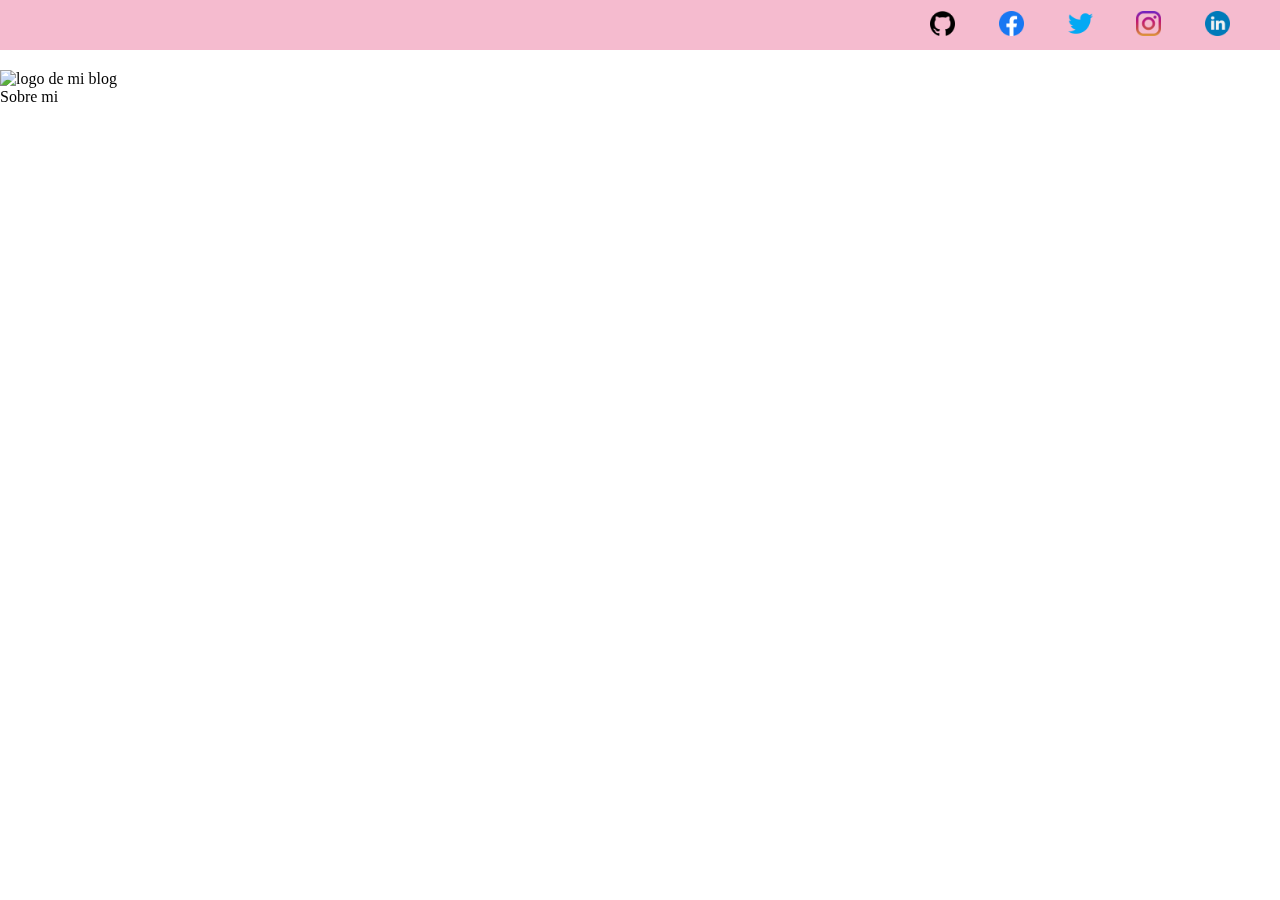
==== index.html @ 9e2b3be6 "inicio de blog, comienzo con nav" ====
<!DOCTYPE html>
<html lang="en">
<head>
    <meta charset="UTF-8">
    <meta http-equiv="X-UA-Compatible" content="IE=edge">
    <meta name="viewport" content="width=, initial-scale=1.0">
    <title>meliBis blog</title>
    <link rel="stylesheet" href="css/main.css">
</head>
<body>
   <header>
    <section class="header-icons-container">
        <div class="icons">
            <a href=""><img src="./assets/rederSociales/github.png" alt=""></a>
            <a href=""><img src="./assets/rederSociales/facebook.png" alt=""></a>
            <a href=""><img src="./assets/rederSociales/gorjeo.png" alt=""></a>
            <a href=""><img src="./assets/rederSociales/instagram.png" alt=""></a>
            <a href=""><img src="./assets/rederSociales/linkedin.png" alt=""></a>
        </div>
    </section>
    <nav>
        <section class="nav-logo-container">
            <a href="#"><img src="/" alt="logo de mi blog"></a>
        </section>
        <section class="profile-link">
            <a href="perfil.html">Sobre mi</a>
        </section>
    </nav>
   </header>
    



</body>
</html>
---- css/main.css ----
:root {
	--secondary:  #da7294;
	--main: #f5bbcf;
}


body { 
    margin: 0;
    padding: 0;
    position: fixed; /* estilos para no hacer scroll */
    top: 0;
    bottom: 0;
    left: 0;
    right: 0;
}
a {
    text-decoration: none;
    display: inline; /* para que se coloque de forma horizontal */
    color: black;
}

header { /* etiqueta contenedor */
    width: 100%;
    height: 140px;
    display: grid;
    grid-template-rows: 1fr 1fr;
}
header .header-icons-container {
    width: 100%;  /* para que sea igual de ancho que su padre */
    height: 50px;  /* dividir 140px en dos contenedores */
    display: grid; 
    background-color: var(--main);
}
header .header-icons-container .icons {
    width: 300px;  
    height: auto;
    display: flex;
    justify-items: flex-end; /* elementos del lado derecgi */
    align-items: center;
    justify-content: space-between;
    justify-self: end; 
    margin-right: 50px;
}
header .icons img {
    width: 25px;
    height: 25px;
}
.nav-logo-container{

}
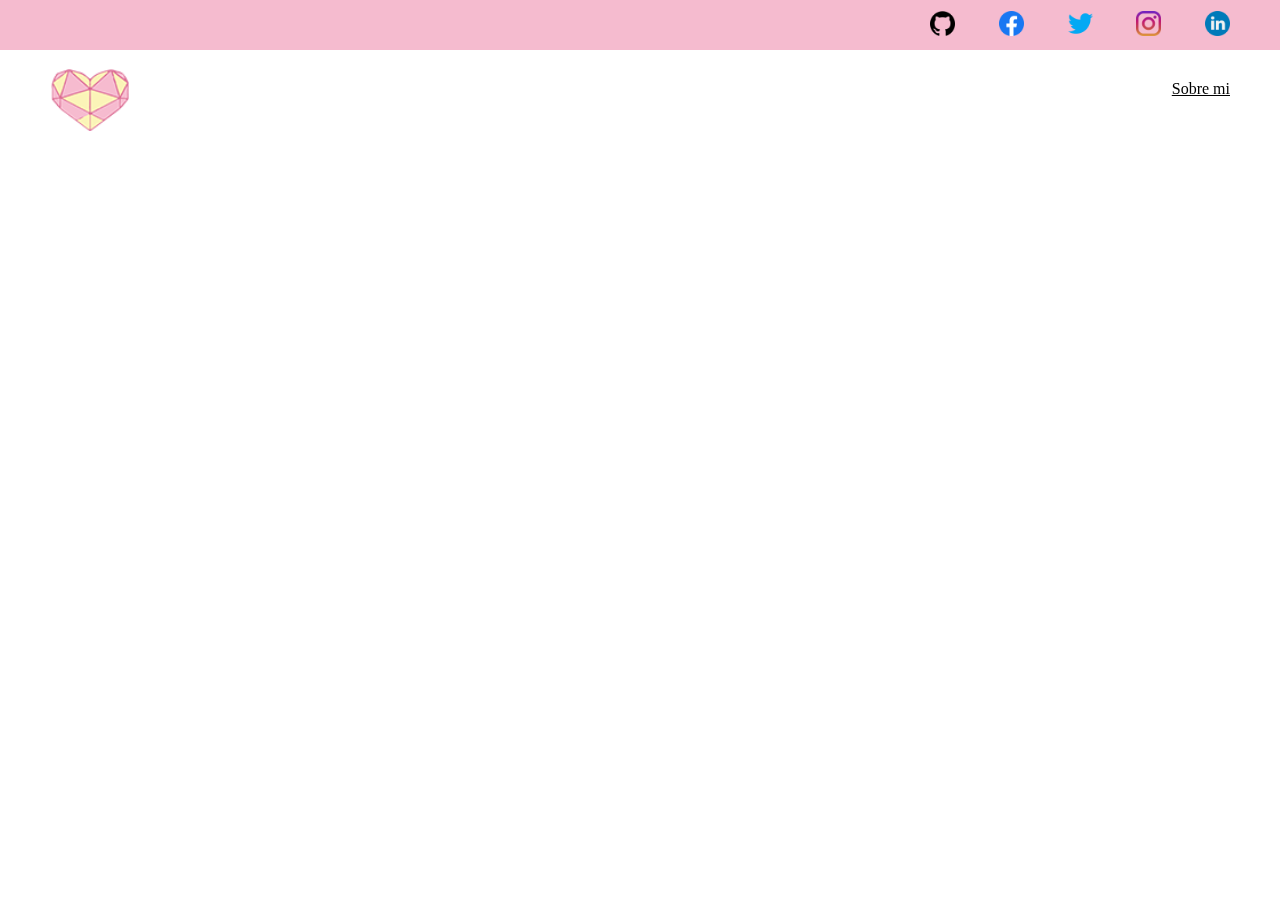
==== commit 48c1f7df: "se termina header" ====
--- a/index.html
+++ b/index.html
@@ -20,7 +20,7 @@
     </section>
     <nav>
         <section class="nav-logo-container">
-            <a href="#"><img src="/" alt="logo de mi blog"></a>
+            <a href="#"><img src="./assets/img/isotipo-nav.png" alt="logo de mi blog"></a>
         </section>
         <section class="profile-link">
             <a href="perfil.html">Sobre mi</a>
--- a/css/main.css
+++ b/css/main.css
@@ -45,6 +45,26 @@
     width: 25px;
     height: 25px;
 }
-.nav-logo-container{
+nav{
+    display: grid;
+    grid-template-columns: 1fr 1fr;
+    height: 90px;
+}
 
-}+nav .nav-logo-container{
+    margin-left: 50px;
+}
+nav .nav-logo-container img{
+    width:80px;
+    margin-top: 10px;
+}
+nav .profile-link{
+    display: flex;/* alinear elementos al centro */
+    justify-content: flex-end;
+    margin-top: 30px;
+    margin-right: 50px;
+}
+nav .profile-link a{
+    color: #000;
+    text-decoration: underline;
+}
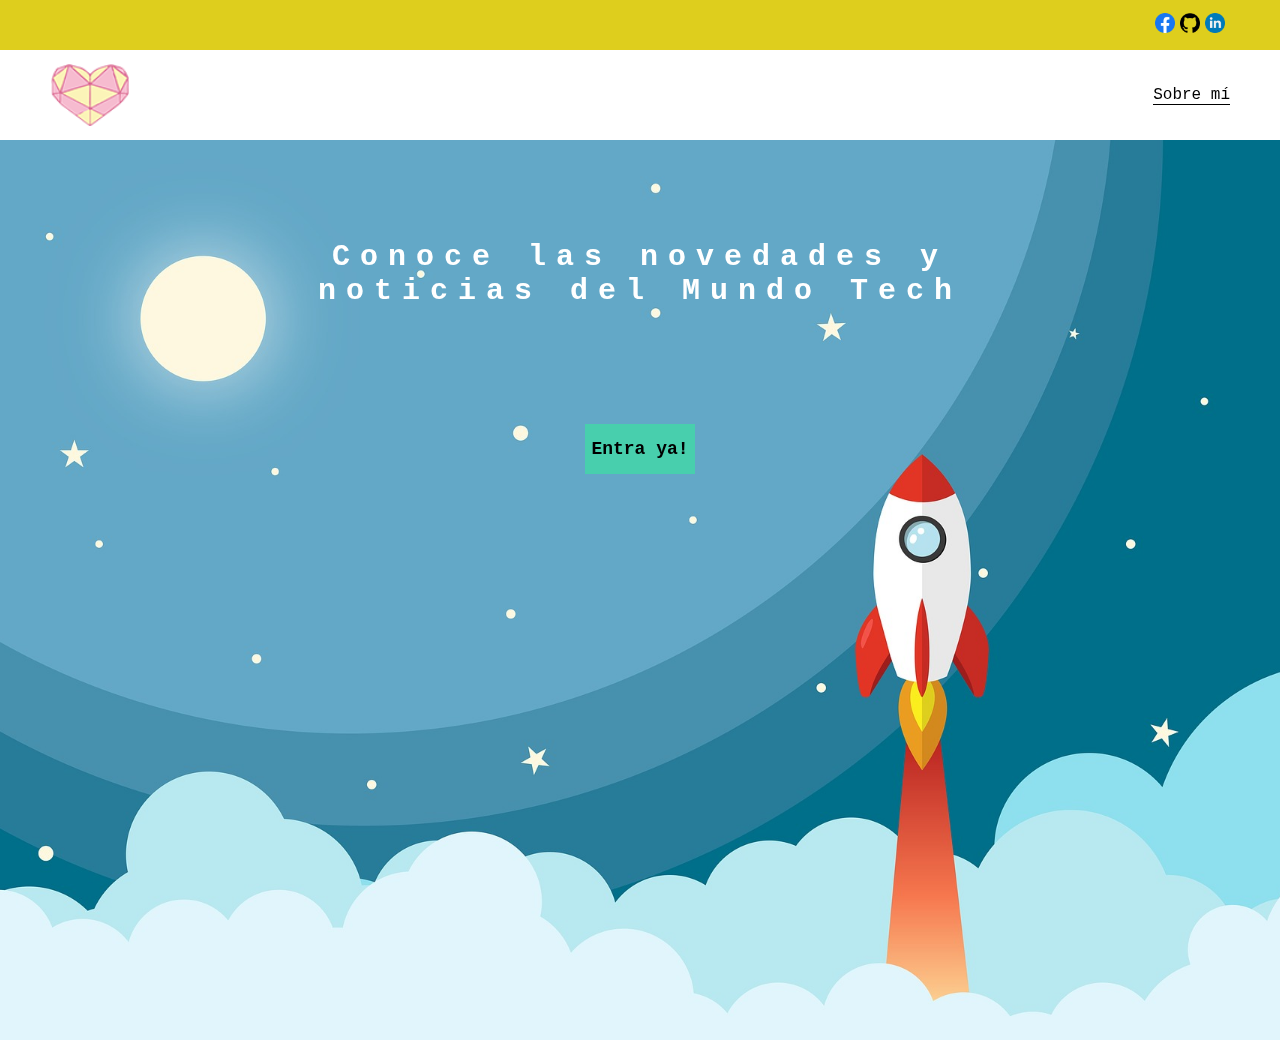
==== commit a0c4815f: "inicio de post" ====
--- a/index.html
+++ b/index.html
@@ -2,34 +2,36 @@
 <html lang="en">
 <head>
     <meta charset="UTF-8">
-    <meta http-equiv="X-UA-Compatible" content="IE=edge">
-    <meta name="viewport" content="width=, initial-scale=1.0">
-    <title>meliBis blog</title>
-    <link rel="stylesheet" href="css/main.css">
+    <meta name="viewport" content="width=device-width, initial-scale=1.0">
+    <meta http-equiv="X-UA-Compatible" content="ie=edge">
+    <title>Mi Blog</title>
+    <link rel="stylesheet" href="css/font/flaticon.css">
+    <link rel="stylesheet" href="./css/main.css">
 </head>
 <body>
-   <header>
-    <section class="header-icons-container">
-        <div class="icons">
-            <a href=""><img src="./assets/rederSociales/github.png" alt=""></a>
-            <a href=""><img src="./assets/rederSociales/facebook.png" alt=""></a>
-            <a href=""><img src="./assets/rederSociales/gorjeo.png" alt=""></a>
-            <a href=""><img src="./assets/rederSociales/instagram.png" alt=""></a>
-            <a href=""><img src="./assets/rederSociales/linkedin.png" alt=""></a>
-        </div>
-    </section>
-    <nav>
-        <section class="nav-logo-container">
-            <a href="#"><img src="./assets/img/isotipo-nav.png" alt="logo de mi blog"></a>
+    <header>
+        <section class="header-icons-container">
+            <div class="icons">
+                <a href="/"><img src="./assets/rederSociales/facebook.png" alt=""></a>
+                <a href="/"><img src="./assets/rederSociales/github.png" alt=""></a>
+                <a href="/"><img src="./assets/rederSociales/linkedin.png" alt=""></a>
+              
+            </div>
         </section>
-        <section class="profile-link">
-            <a href="perfil.html">Sobre mi</a>
+        <nav>
+            <section class="nav-logo-container">
+                <a href="/"><img src="./assets/img/isotipo-nav.png" alt="Logo de mi blog" > </a>
+            </section>
+            <section class="profile-link">
+                <a href="perfil.html">Sobre mí</a>
+            </section>
+        </nav>
+    </header>
+    <main class="home-main">
+        <section>
+            <h1 class="home-main-text">Conoce las novedades y <br> noticias del Mundo Tech</h1>
+            <a class="home-main-button" href="blogs.html">Entra ya!</a>
         </section>
-    </nav>
-   </header>
-    
-
-
-
+    </main>
 </body>
 </html>--- a/css/main.css
+++ b/css/main.css
@@ -4,10 +4,13 @@
 }
 
 
-body { 
+@import url('https://fonts.googleapis.com/css?family=Roboto+Mono:400,500,700|Roboto+Slab:400,700|Roboto:400,500,700,900&display=swap');
+
+body {
+    font-family: 'Roboto Mono', monospace;
     margin: 0;
     padding: 0;
-    position: fixed; /* estilos para no hacer scroll */
+    position: fixed;
     top: 0;
     bottom: 0;
     left: 0;
@@ -15,56 +18,90 @@
 }
 a {
     text-decoration: none;
-    display: inline; /* para que se coloque de forma horizontal */
+    display: inline;
     color: black;
 }
 
-header { /* etiqueta contenedor */
+header {
     width: 100%;
     height: 140px;
     display: grid;
     grid-template-rows: 1fr 1fr;
 }
 header .header-icons-container {
-    width: 100%;  /* para que sea igual de ancho que su padre */
-    height: 50px;  /* dividir 140px en dos contenedores */
-    display: grid; 
-    background-color: var(--main);
+    width: 100%;
+    height: 50px;
+    display: grid;
+    background-color: #dece1d;
 }
 header .header-icons-container .icons {
-    width: 300px;  
+    width: -20px;
     height: auto;
     display: flex;
-    justify-items: flex-end; /* elementos del lado derecgi */
+    justify-items: flex-end;
     align-items: center;
     justify-content: space-between;
-    justify-self: end; 
+    justify-self: end;
     margin-right: 50px;
 }
 header .icons img {
-    width: 25px;
-    height: 25px;
+ width: 20px;
+ margin-right: 5px;
 }
-nav{
+nav  {
     display: grid;
     grid-template-columns: 1fr 1fr;
     height: 90px;
 }
-
-nav .nav-logo-container{
+nav .nav-logo-container {
     margin-left: 50px;
 }
-nav .nav-logo-container img{
-    width:80px;
-    margin-top: 10px;
+nav .nav-logo-container img {
+    width: 80px;
+    margin-top: 5px;
 }
-nav .profile-link{
-    display: flex;/* alinear elementos al centro */
+nav .profile-link {
+    display: flex;
+    align-items: center;
     justify-content: flex-end;
-    margin-top: 30px;
     margin-right: 50px;
 }
-nav .profile-link a{
-    color: #000;
-    text-decoration: underline;
+nav .profile-link a {
+    color: black;
+    border-bottom: 1px solid black;
 }
+
+.home-main {
+    display: grid;
+    grid-template-columns: 1fr 4fr 1fr;
+    height: 100%;
+    background-image: url('../assets/space-g6cae12175_1920.jpg');
+    background-position: center;
+    background-repeat: no-repeat;
+    background-size: cover;
+}
+.home-main section {
+    display: grid;
+    grid-column: 2;
+    justify-items: center;
+    height: 350px;
+    margin-top: 80px;
+}
+.home-main-text {
+    font-family: 'Roboto mono', monospace;
+    font-size: 30px;
+    font-weight: 700px;
+    letter-spacing: 10px;
+    color: black;
+    text-align: center;
+    color: white;
+}
+.home-main-button {
+    width: 110px;
+    height: 50px;
+    background: #48cfad;
+    text-align: center;
+    font-weight: 700;
+    font-size: 18px;
+    line-height: 50px;
+}